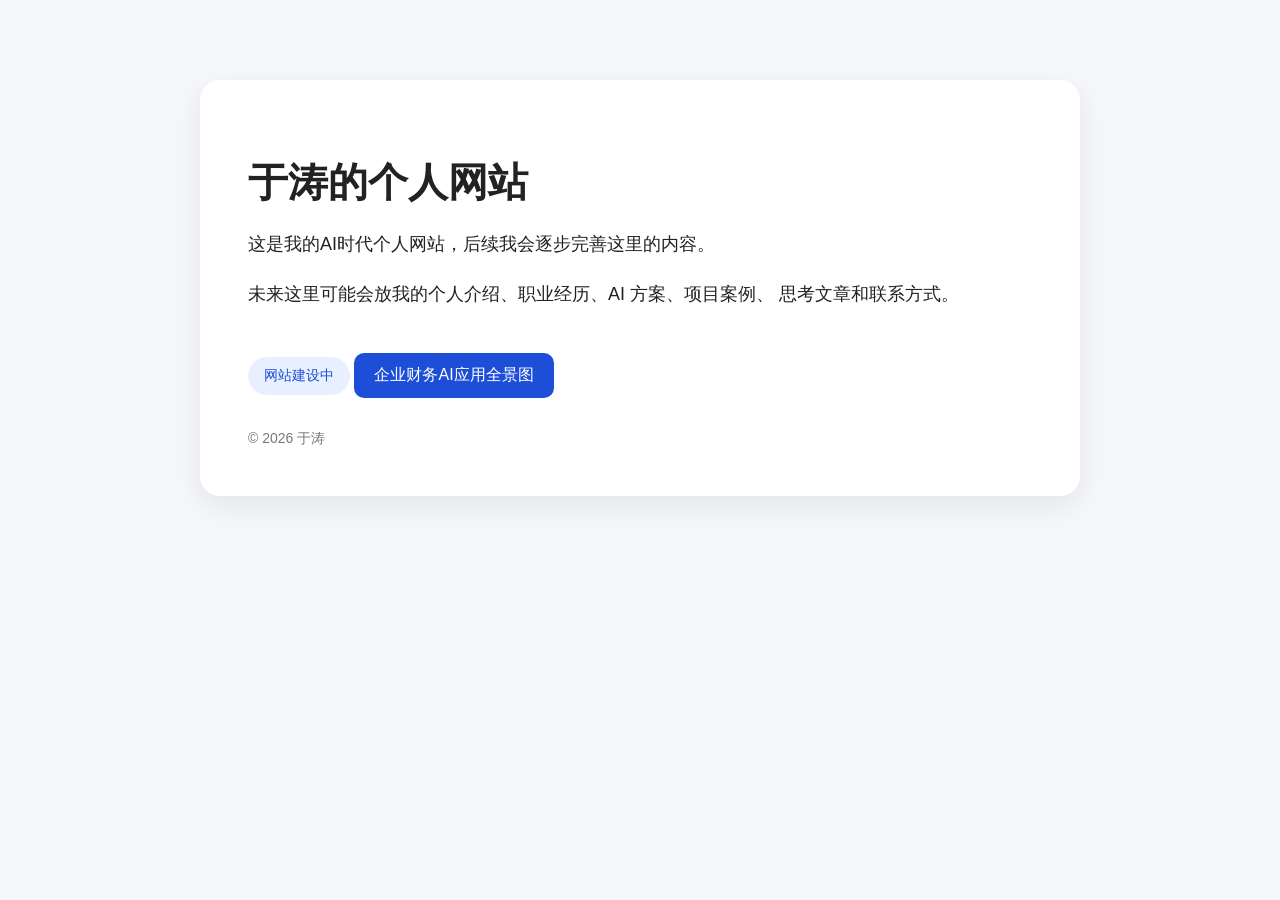
==== index.html @ 65b9c045 "Update index.html 按钮与超链接关联，展示效果" ====
<!DOCTYPE html>
<html lang="zh-CN">
<head>
  <meta charset="UTF-8" />
  <meta name="viewport" content="width=device-width, initial-scale=1.0" />
  <title>于涛的个人网站</title>
  <style>
    body {
      margin: 0;
      font-family: Arial, "Microsoft YaHei", sans-serif;
      background: #f5f7fa;
      color: #222;
    }

    .container {
      max-width: 880px;
      margin: 0 auto;
      padding: 80px 24px;
    }

    .card {
      background: white;
      border-radius: 20px;
      padding: 48px;
      box-shadow: 0 10px 30px rgba(0,0,0,0.08);
    }

    h1 {
      font-size: 40px;
      margin-bottom: 16px;
    }

    p {
      font-size: 18px;
      line-height: 1.8;
    }

    .tag {
      display: inline-block;
      margin-top: 24px;
      padding: 10px 16px;
      border-radius: 999px;
      background: #e8f0ff;
      color: #1d4ed8;
      font-size: 14px;
    }
.button {
  display:inline-block;
  margin-top:24px;
  padding:12px 20px;
  background:#1d4ed8;
  color:white;
  border-radius:10px;
  text-decoration:none;
}
    .footer {
      margin-top: 32px;
      font-size: 14px;
      color: #777;
    }
  </style>
</head>
<body>
  <div class="container">
    <div class="card">
      <h1>于涛的个人网站</h1>
      <p>
        这是我的AI时代个人网站，后续我会逐步完善这里的内容。
      </p>
      <p>
        未来这里可能会放我的个人介绍、职业经历、AI 方案、项目案例、
        思考文章和联系方式。
      </p>
      <span class="tag">网站建设中</span>
</span>


<a class="button" href="AI.html">
  企业财务AI应用全景图
</a>

      <div class="footer">
        © 2026 于涛
      </div>
    </div>
  </div>
</body>
</html>
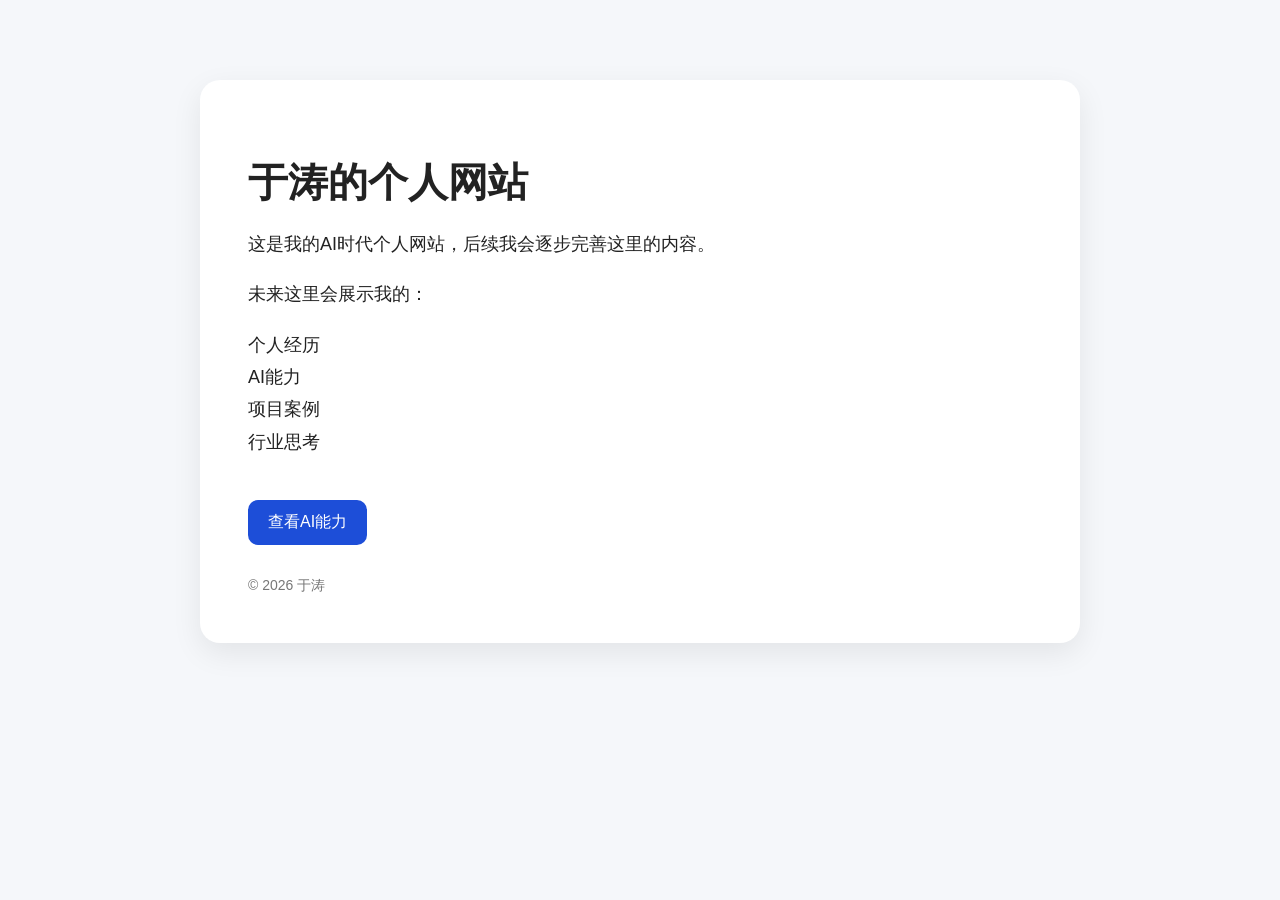
==== commit 7793988a: "Update index.html" ====
--- a/index.html
+++ b/index.html
@@ -64,24 +64,28 @@
   <div class="container">
     <div class="card">
       <h1>于涛的个人网站</h1>
-      <p>
-        这是我的AI时代个人网站，后续我会逐步完善这里的内容。
-      </p>
-      <p>
-        未来这里可能会放我的个人介绍、职业经历、AI 方案、项目案例、
-        思考文章和联系方式。
-      </p>
-      <span class="tag">网站建设中</span>
-</span>
+     <p>
+  这是我的AI时代个人网站，后续我会逐步完善这里的内容。
+</p>
 
+<p>
+  未来这里会展示我的：
+</p>
+
+<p>
+  个人经历<br>
+  AI能力<br>
+  项目案例<br>
+  行业思考
+</p>
 
 <a class="button" href="AI.html">
-  企业财务AI应用全景图
+  查看AI能力
 </a>
 
-      <div class="footer">
-        © 2026 于涛
-      </div>
+<div class="footer">
+  © 2026 于涛
+</div>
     </div>
   </div>
 </body>
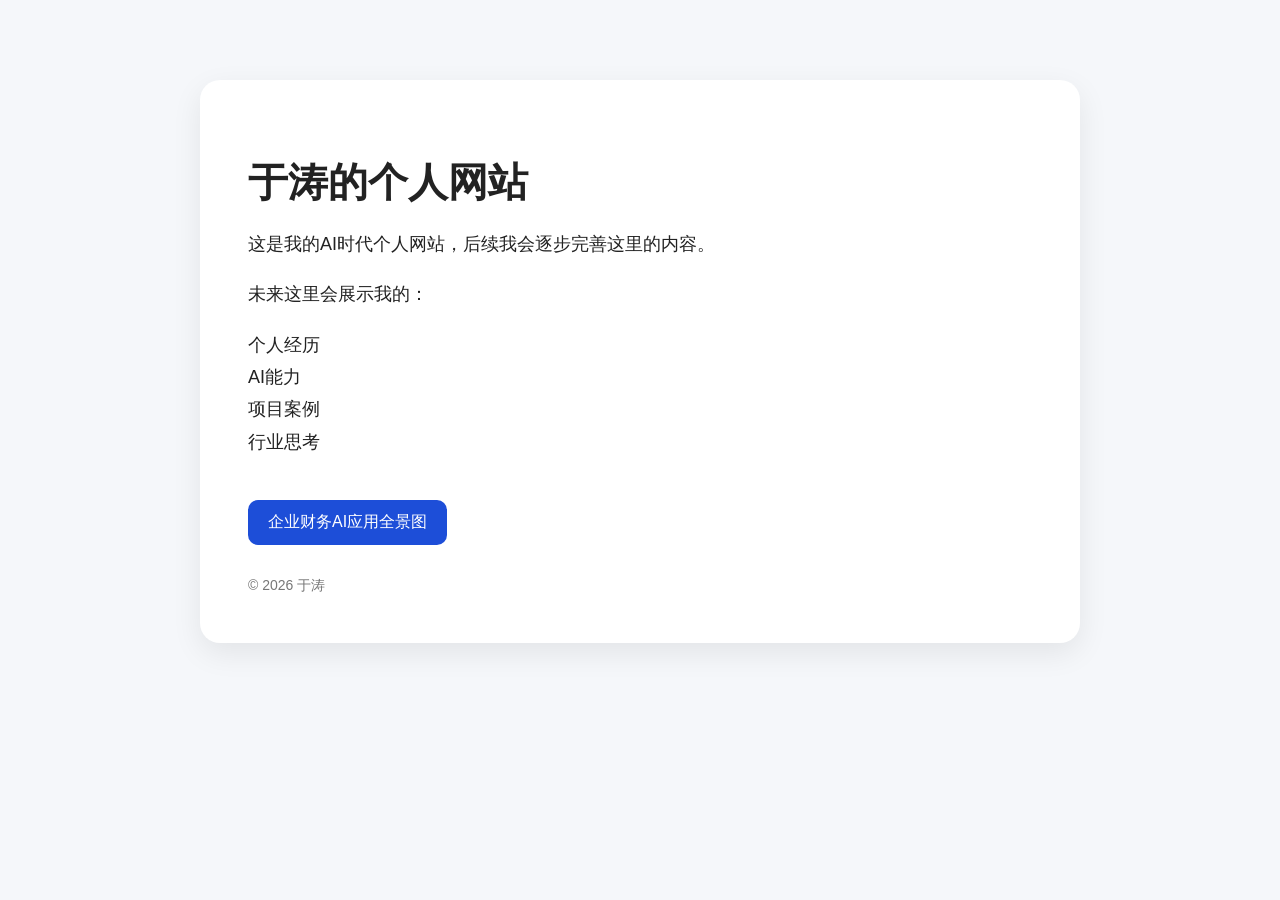
==== commit e70a6afa: "Update index.html" ====
--- a/index.html
+++ b/index.html
@@ -79,8 +79,8 @@
   行业思考
 </p>
 
-<a class="button" href="AI.html">
-  查看AI能力
+<a class="button" href="ai.html">
+  企业财务AI应用全景图
 </a>
 
 <div class="footer">
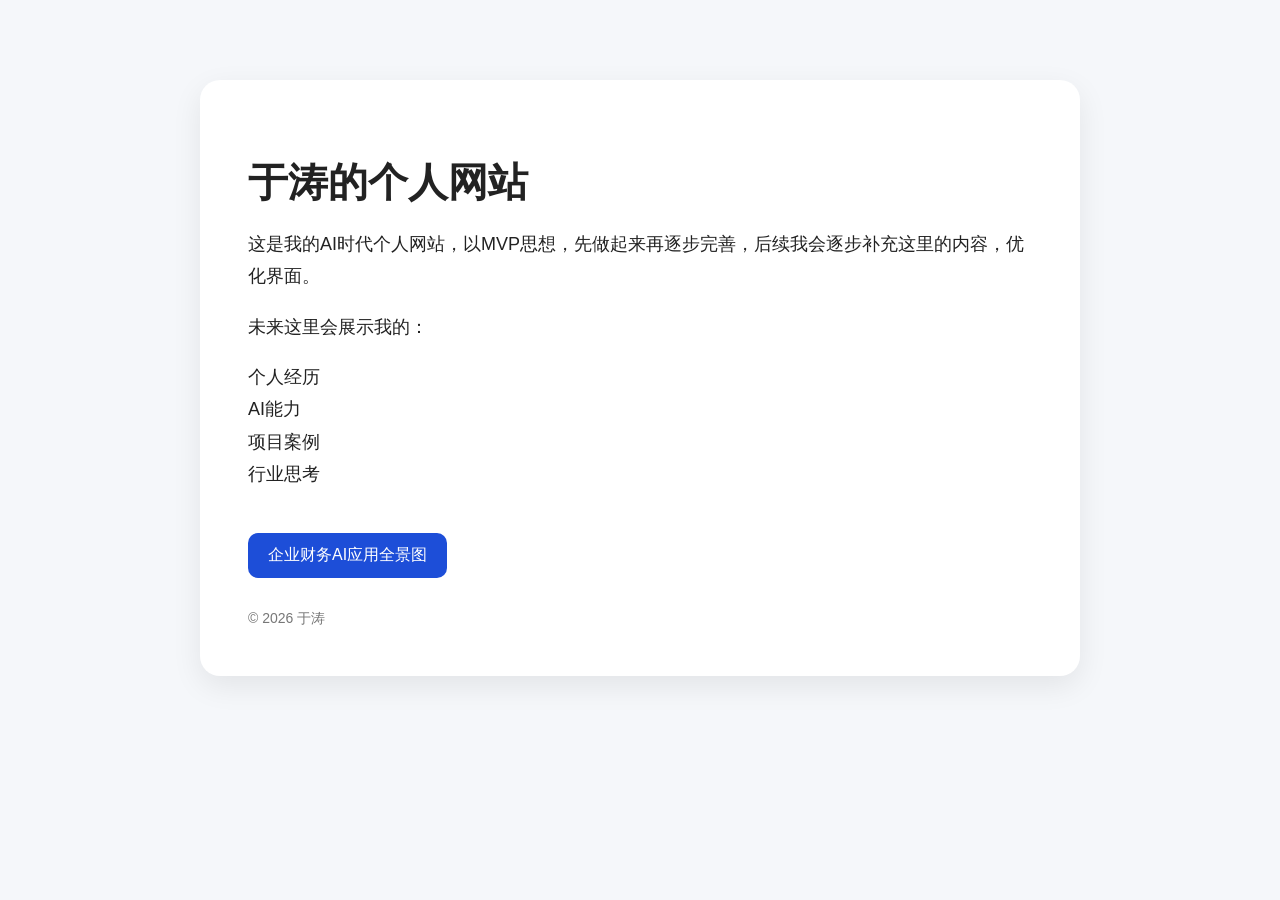
==== commit cf2aa6ba: "Update index.html" ====
--- a/index.html
+++ b/index.html
@@ -65,7 +65,7 @@
     <div class="card">
       <h1>于涛的个人网站</h1>
      <p>
-  这是我的AI时代个人网站，后续我会逐步完善这里的内容。
+  这是我的AI时代个人网站，以MVP思想，先做起来再逐步完善，后续我会逐步补充这里的内容，优化界面。
 </p>
 
 <p>
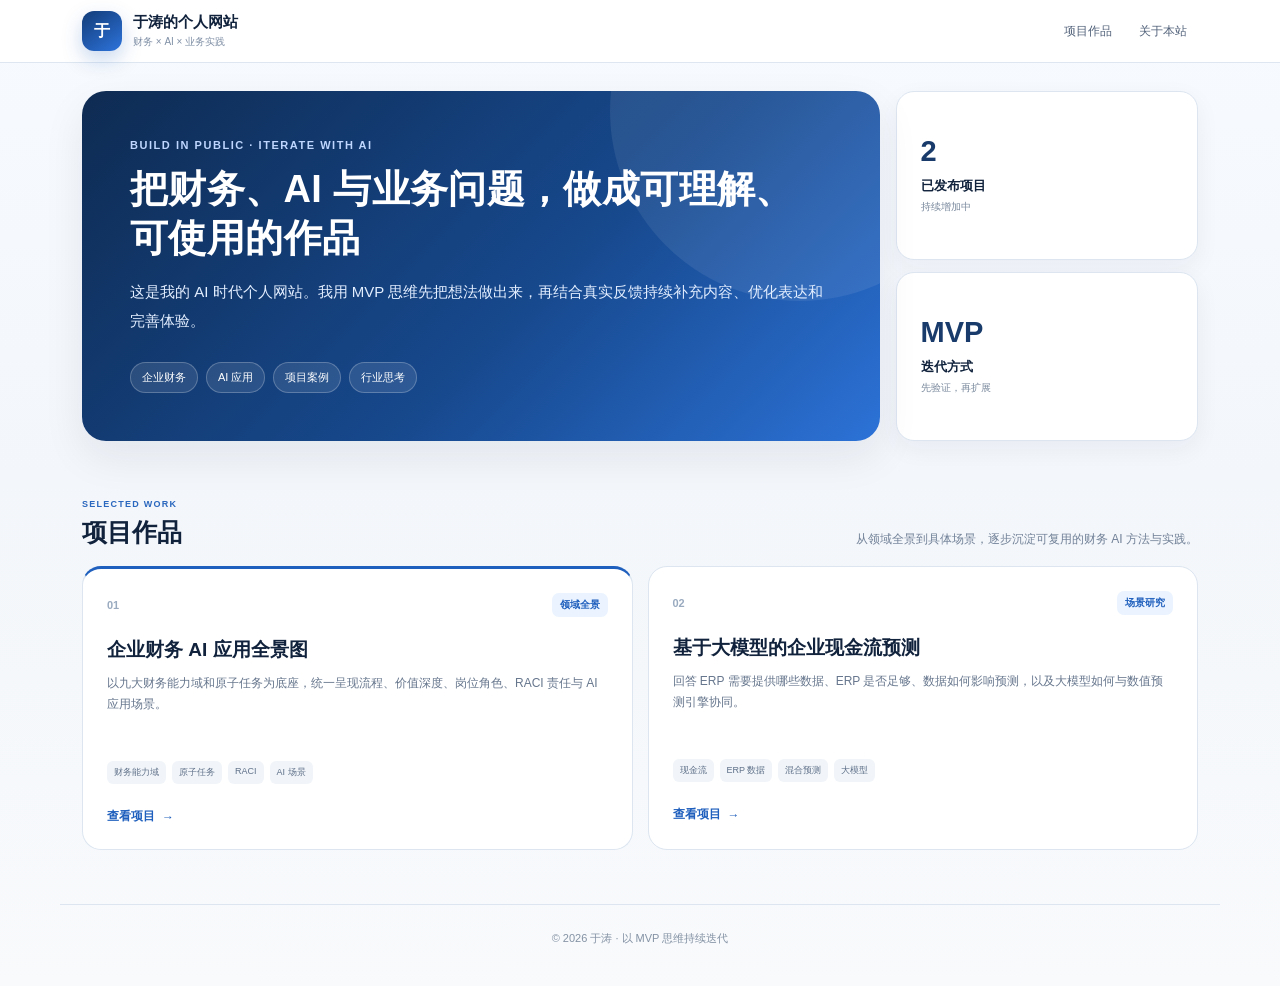
==== commit 6bc1d2db: "add cash flow forecasting showcase" ====
--- a/index.html
+++ b/index.html
@@ -1,92 +1,67 @@
 <!DOCTYPE html>
 <html lang="zh-CN">
 <head>
-  <meta charset="UTF-8" />
-  <meta name="viewport" content="width=device-width, initial-scale=1.0" />
-  <title>于涛的个人网站</title>
-  <style>
-    body {
-      margin: 0;
-      font-family: Arial, "Microsoft YaHei", sans-serif;
-      background: #f5f7fa;
-      color: #222;
-    }
-
-    .container {
-      max-width: 880px;
-      margin: 0 auto;
-      padding: 80px 24px;
-    }
-
-    .card {
-      background: white;
-      border-radius: 20px;
-      padding: 48px;
-      box-shadow: 0 10px 30px rgba(0,0,0,0.08);
-    }
-
-    h1 {
-      font-size: 40px;
-      margin-bottom: 16px;
-    }
-
-    p {
-      font-size: 18px;
-      line-height: 1.8;
-    }
-
-    .tag {
-      display: inline-block;
-      margin-top: 24px;
-      padding: 10px 16px;
-      border-radius: 999px;
-      background: #e8f0ff;
-      color: #1d4ed8;
-      font-size: 14px;
-    }
-.button {
-  display:inline-block;
-  margin-top:24px;
-  padding:12px 20px;
-  background:#1d4ed8;
-  color:white;
-  border-radius:10px;
-  text-decoration:none;
-}
-    .footer {
-      margin-top: 32px;
-      font-size: 14px;
-      color: #777;
-    }
-  </style>
+  <meta charset="UTF-8">
+  <meta name="viewport" content="width=device-width, initial-scale=1.0">
+  <title>于涛的个人网站｜财务 × AI × 业务实践</title>
+  <meta name="description" content="于涛的 AI 时代个人网站，展示企业财务、人工智能与业务实践相关的研究框架和项目作品。">
+  <link rel="canonical" href="https://taoy91885.com/">
+  <link rel="stylesheet" href="assets/css/home.css">
 </head>
 <body>
-  <div class="container">
-    <div class="card">
-      <h1>于涛的个人网站</h1>
-     <p>
-  这是我的AI时代个人网站，以MVP思想，先做起来再逐步完善，后续我会逐步补充这里的内容，优化界面。
-</p>
+  <header class="topbar">
+    <div class="topbar-inner">
+      <a class="brand" href="index.html" aria-label="于涛的个人网站首页">
+        <span class="brand-mark">于</span>
+        <span><strong>于涛的个人网站</strong><small>财务 × AI × 业务实践</small></span>
+      </a>
+      <nav aria-label="主要导航">
+        <a href="#projects">项目作品</a>
+        <a href="#about">关于本站</a>
+      </nav>
+    </div>
+  </header>
 
-<p>
-  未来这里会展示我的：
-</p>
+  <main>
+    <section class="hero" id="about">
+      <div class="hero-main">
+        <div class="eyebrow">BUILD IN PUBLIC · ITERATE WITH AI</div>
+        <h1>把财务、AI 与业务问题，做成可理解、可使用的作品</h1>
+        <p>这是我的 AI 时代个人网站。我用 MVP 思维先把想法做出来，再结合真实反馈持续补充内容、优化表达和完善体验。</p>
+        <div class="hero-pills"><span>企业财务</span><span>AI 应用</span><span>项目案例</span><span>行业思考</span></div>
+      </div>
+      <div class="hero-side" aria-label="网站概览">
+        <div class="stat-card"><strong>2</strong><span>已发布项目</span><small>持续增加中</small></div>
+        <div class="stat-card"><strong>MVP</strong><span>迭代方式</span><small>先验证，再扩展</small></div>
+      </div>
+    </section>
 
-<p>
-  个人经历<br>
-  AI能力<br>
-  项目案例<br>
-  行业思考
-</p>
+    <section class="projects" id="projects">
+      <div class="section-head">
+        <div><span class="kicker">SELECTED WORK</span><h2>项目作品</h2></div>
+        <p>从领域全景到具体场景，逐步沉淀可复用的财务 AI 方法与实践。</p>
+      </div>
 
-<a class="button" href="ai.html">
-  企业财务AI应用全景图
-</a>
+      <div class="project-grid">
+        <article class="project-card featured">
+          <div class="project-top"><span class="project-index">01</span><span class="project-type">领域全景</span></div>
+          <h3>企业财务 AI 应用全景图</h3>
+          <p>以九大财务能力域和原子任务为底座，统一呈现流程、价值深度、岗位角色、RACI 责任与 AI 应用场景。</p>
+          <div class="project-tags"><span>财务能力域</span><span>原子任务</span><span>RACI</span><span>AI 场景</span></div>
+          <a href="ai.html">查看项目 <span aria-hidden="true">→</span></a>
+        </article>
 
-<div class="footer">
-  © 2026 于涛
-</div>
-    </div>
-  </div>
+        <article class="project-card">
+          <div class="project-top"><span class="project-index">02</span><span class="project-type">场景研究</span></div>
+          <h3>基于大模型的企业现金流预测</h3>
+          <p>回答 ERP 需要提供哪些数据、ERP 是否足够、数据如何影响预测，以及大模型如何与数值预测引擎协同。</p>
+          <div class="project-tags"><span>现金流</span><span>ERP 数据</span><span>混合预测</span><span>大模型</span></div>
+          <a href="cash-flow-forecast.html">查看项目 <span aria-hidden="true">→</span></a>
+        </article>
+      </div>
+    </section>
+  </main>
+
+  <footer>© 2026 于涛 · 以 MVP 思维持续迭代</footer>
 </body>
 </html>
--- a/assets/css/home.css
+++ b/assets/css/home.css
@@ -0,0 +1,77 @@
+:root {
+  --navy:#0e2b52;
+  --blue:#1f5fbd;
+  --blue2:#3478de;
+  --sky:#eaf3ff;
+  --bg:#f4f7fb;
+  --panel:#fff;
+  --text:#10223c;
+  --muted:#66768d;
+  --line:#dce5f0;
+  --soft:#f7f9fc;
+  --shadow:0 16px 42px rgba(24,53,91,.08);
+}
+* { box-sizing:border-box; }
+html { scroll-behavior:smooth; }
+body { margin:0; color:var(--text); background:linear-gradient(180deg,#f7fafe 0,#f3f6fa 48%,#f8fafc 100%); font-family:"Microsoft YaHei","PingFang SC","Noto Sans SC",Arial,sans-serif; }
+a { color:inherit; }
+.topbar { position:sticky; top:0; z-index:20; background:rgba(255,255,255,.94); backdrop-filter:blur(14px); border-bottom:1px solid rgba(220,229,240,.92); }
+.topbar-inner { max-width:1160px; margin:auto; padding:11px 22px; display:flex; align-items:center; justify-content:space-between; gap:20px; }
+.brand { display:flex; align-items:center; gap:11px; text-decoration:none; }
+.brand-mark { width:40px; height:40px; border-radius:12px; display:grid; place-items:center; color:#fff; font-weight:900; background:linear-gradient(145deg,#123c78,#2d73db); box-shadow:0 8px 20px rgba(31,95,189,.25); }
+.brand strong,.brand small { display:block; }
+.brand strong { font-size:15px; }
+.brand small { color:#8090a6; font-size:10px; margin-top:3px; }
+nav { display:flex; gap:5px; }
+nav a { padding:8px 11px; border-radius:9px; color:#52627a; text-decoration:none; font-size:12px; }
+nav a:hover { background:#edf4ff; color:#1d58b0; }
+main { max-width:1160px; margin:auto; padding:28px 22px 54px; }
+.hero { display:grid; grid-template-columns:1.45fr .55fr; gap:16px; }
+.hero-main { position:relative; overflow:hidden; min-height:330px; padding:48px; border-radius:24px; color:#fff; background:linear-gradient(135deg,#0e2b52 0,#17498e 58%,#2c72d7 100%); box-shadow:var(--shadow); }
+.hero-main::before { content:""; position:absolute; width:380px; height:380px; border-radius:50%; right:-110px; top:-170px; background:rgba(255,255,255,.08); }
+.eyebrow { position:relative; color:#bfd7ff; font-size:11px; font-weight:800; letter-spacing:.14em; }
+h1 { position:relative; max-width:760px; margin:14px 0 16px; font-size:38px; line-height:1.28; letter-spacing:.01em; }
+.hero-main p { position:relative; max-width:760px; margin:0; color:#e3eeff; font-size:15px; line-height:1.9; }
+.hero-pills { position:relative; display:flex; flex-wrap:wrap; gap:8px; margin-top:27px; }
+.hero-pills span { padding:7px 11px; border:1px solid rgba(255,255,255,.23); border-radius:999px; background:rgba(255,255,255,.1); font-size:11px; }
+.hero-side { display:grid; grid-template-rows:1fr 1fr; gap:12px; }
+.stat-card { display:flex; flex-direction:column; justify-content:center; min-height:145px; padding:24px; border:1px solid var(--line); border-radius:18px; background:#fff; box-shadow:0 8px 24px rgba(31,63,105,.055); }
+.stat-card strong { color:#183b6b; font-size:29px; line-height:1; }
+.stat-card span { margin-top:11px; font-size:13px; font-weight:800; }
+.stat-card small { margin-top:5px; color:#7a899d; font-size:10px; }
+.projects { padding-top:52px; scroll-margin-top:70px; }
+.section-head { display:flex; align-items:end; justify-content:space-between; gap:24px; margin-bottom:17px; }
+.section-head h2 { margin:5px 0 0; font-size:25px; }
+.section-head p { max-width:520px; margin:0; color:#718198; font-size:12px; line-height:1.7; text-align:right; }
+.kicker { color:#2a67be; font-size:9px; font-weight:900; letter-spacing:.14em; }
+.project-grid { display:grid; grid-template-columns:repeat(2,1fr); gap:15px; }
+.project-card { position:relative; padding:24px; overflow:hidden; border:1px solid var(--line); border-radius:19px; background:#fff; transition:.22s; }
+.project-card:hover { transform:translateY(-3px); border-color:#c7d5e7; box-shadow:var(--shadow); }
+.project-card.featured { border-top:3px solid var(--blue); }
+.project-top { display:flex; align-items:center; justify-content:space-between; }
+.project-index { color:#9aabc0; font-size:11px; font-weight:900; }
+.project-type { padding:5px 8px; border-radius:7px; background:var(--sky); color:var(--blue); font-size:10px; font-weight:800; }
+.project-card h3 { margin:20px 0 10px; font-size:19px; }
+.project-card p { min-height:70px; margin:0; color:var(--muted); font-size:12px; line-height:1.75; }
+.project-tags { display:flex; flex-wrap:wrap; gap:6px; margin:18px 0 22px; }
+.project-tags span { padding:5px 7px; border-radius:6px; color:#60718a; background:#f1f5f9; font-size:9px; }
+.project-card > a { display:inline-flex; align-items:center; gap:7px; color:var(--blue); font-size:12px; font-weight:900; text-decoration:none; }
+.project-card > a:hover { gap:11px; }
+footer { max-width:1160px; margin:auto; padding:26px 22px 40px; border-top:1px solid var(--line); color:#8492a4; font-size:11px; text-align:center; }
+a:focus-visible { outline:3px solid rgba(52,120,222,.25); outline-offset:2px; }
+@media (max-width:760px) {
+  .topbar-inner { padding:10px 14px; }
+  nav a { padding:7px; }
+  main { padding:14px 12px 40px; }
+  .hero { grid-template-columns:1fr; }
+  .hero-main { min-height:auto; padding:36px 24px; border-radius:19px; }
+  h1 { font-size:29px; }
+  .hero-side { grid-template-columns:1fr 1fr; grid-template-rows:auto; }
+  .stat-card { min-height:120px; padding:18px; }
+  .projects { padding-top:40px; }
+  .section-head { align-items:start; flex-direction:column; gap:8px; }
+  .section-head p { text-align:left; }
+  .project-grid { grid-template-columns:1fr; }
+  .project-card p { min-height:auto; }
+}
+@media (prefers-reduced-motion:reduce) { *,*::before,*::after { scroll-behavior:auto!important; transition-duration:.01ms!important; } }
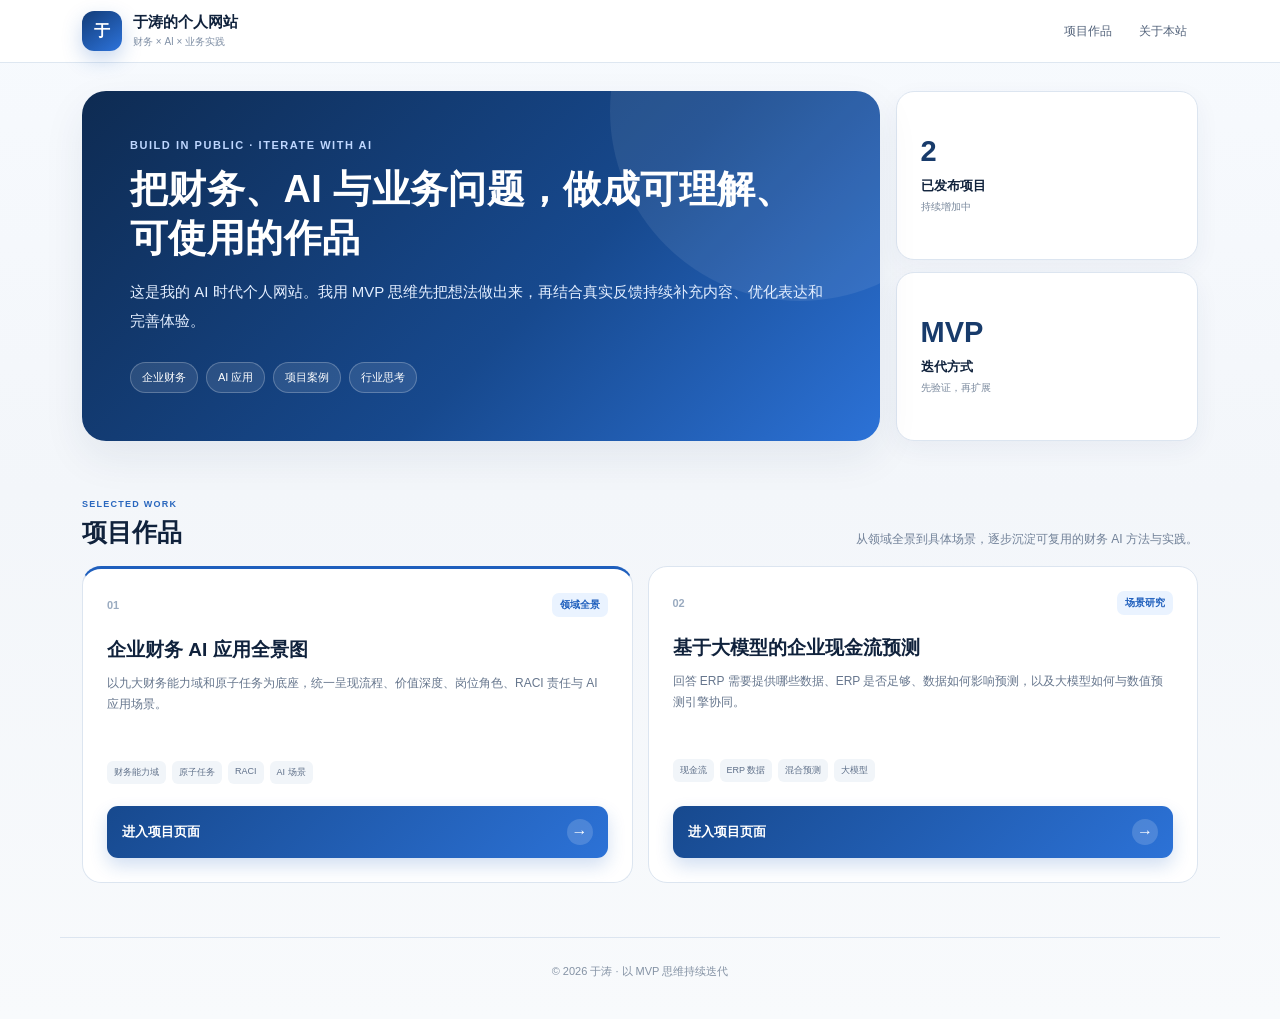
==== commit e0984c2e: "make project links obvious" ====
--- a/index.html
+++ b/index.html
@@ -43,21 +43,21 @@
       </div>
 
       <div class="project-grid">
-        <article class="project-card featured">
+        <a class="project-card featured" href="ai.html" aria-label="进入企业财务 AI 应用全景图页面">
           <div class="project-top"><span class="project-index">01</span><span class="project-type">领域全景</span></div>
           <h3>企业财务 AI 应用全景图</h3>
           <p>以九大财务能力域和原子任务为底座，统一呈现流程、价值深度、岗位角色、RACI 责任与 AI 应用场景。</p>
           <div class="project-tags"><span>财务能力域</span><span>原子任务</span><span>RACI</span><span>AI 场景</span></div>
-          <a href="ai.html">查看项目 <span aria-hidden="true">→</span></a>
-        </article>
+          <span class="project-cta"><span>进入项目页面</span><span class="cta-arrow" aria-hidden="true">→</span></span>
+        </a>
 
-        <article class="project-card">
+        <a class="project-card" href="cash-flow-forecast.html" aria-label="进入基于大模型的企业现金流预测页面">
           <div class="project-top"><span class="project-index">02</span><span class="project-type">场景研究</span></div>
           <h3>基于大模型的企业现金流预测</h3>
           <p>回答 ERP 需要提供哪些数据、ERP 是否足够、数据如何影响预测，以及大模型如何与数值预测引擎协同。</p>
           <div class="project-tags"><span>现金流</span><span>ERP 数据</span><span>混合预测</span><span>大模型</span></div>
-          <a href="cash-flow-forecast.html">查看项目 <span aria-hidden="true">→</span></a>
-        </article>
+          <span class="project-cta"><span>进入项目页面</span><span class="cta-arrow" aria-hidden="true">→</span></span>
+        </a>
       </div>
     </section>
   </main>
--- a/assets/css/home.css
+++ b/assets/css/home.css
@@ -45,8 +45,9 @@
 .section-head p { max-width:520px; margin:0; color:#718198; font-size:12px; line-height:1.7; text-align:right; }
 .kicker { color:#2a67be; font-size:9px; font-weight:900; letter-spacing:.14em; }
 .project-grid { display:grid; grid-template-columns:repeat(2,1fr); gap:15px; }
-.project-card { position:relative; padding:24px; overflow:hidden; border:1px solid var(--line); border-radius:19px; background:#fff; transition:.22s; }
-.project-card:hover { transform:translateY(-3px); border-color:#c7d5e7; box-shadow:var(--shadow); }
+.project-card { position:relative; display:flex; flex-direction:column; padding:24px; overflow:hidden; border:1px solid var(--line); border-radius:19px; background:#fff; color:var(--text); text-decoration:none; cursor:pointer; transition:.22s; }
+.project-card:hover { transform:translateY(-3px); border-color:#8fb2df; box-shadow:var(--shadow); }
+.project-card:focus-visible { outline:3px solid rgba(52,120,222,.3); outline-offset:3px; }
 .project-card.featured { border-top:3px solid var(--blue); }
 .project-top { display:flex; align-items:center; justify-content:space-between; }
 .project-index { color:#9aabc0; font-size:11px; font-weight:900; }
@@ -55,8 +56,10 @@
 .project-card p { min-height:70px; margin:0; color:var(--muted); font-size:12px; line-height:1.75; }
 .project-tags { display:flex; flex-wrap:wrap; gap:6px; margin:18px 0 22px; }
 .project-tags span { padding:5px 7px; border-radius:6px; color:#60718a; background:#f1f5f9; font-size:9px; }
-.project-card > a { display:inline-flex; align-items:center; gap:7px; color:var(--blue); font-size:12px; font-weight:900; text-decoration:none; }
-.project-card > a:hover { gap:11px; }
+.project-cta { display:flex; align-items:center; justify-content:space-between; width:100%; margin-top:auto; padding:13px 15px; border-radius:11px; color:#fff; background:linear-gradient(135deg,#17498e,#2c72d7); box-shadow:0 8px 18px rgba(31,95,189,.2); font-size:13px; font-weight:900; transition:.2s; }
+.cta-arrow { width:26px; height:26px; display:grid; place-items:center; border-radius:50%; background:rgba(255,255,255,.16); font-size:16px; transition:.2s; }
+.project-card:hover .project-cta { background:linear-gradient(135deg,#123c78,#1f5fbd); box-shadow:0 10px 24px rgba(31,95,189,.3); }
+.project-card:hover .cta-arrow { transform:translateX(3px); background:rgba(255,255,255,.24); }
 footer { max-width:1160px; margin:auto; padding:26px 22px 40px; border-top:1px solid var(--line); color:#8492a4; font-size:11px; text-align:center; }
 a:focus-visible { outline:3px solid rgba(52,120,222,.25); outline-offset:2px; }
 @media (max-width:760px) {
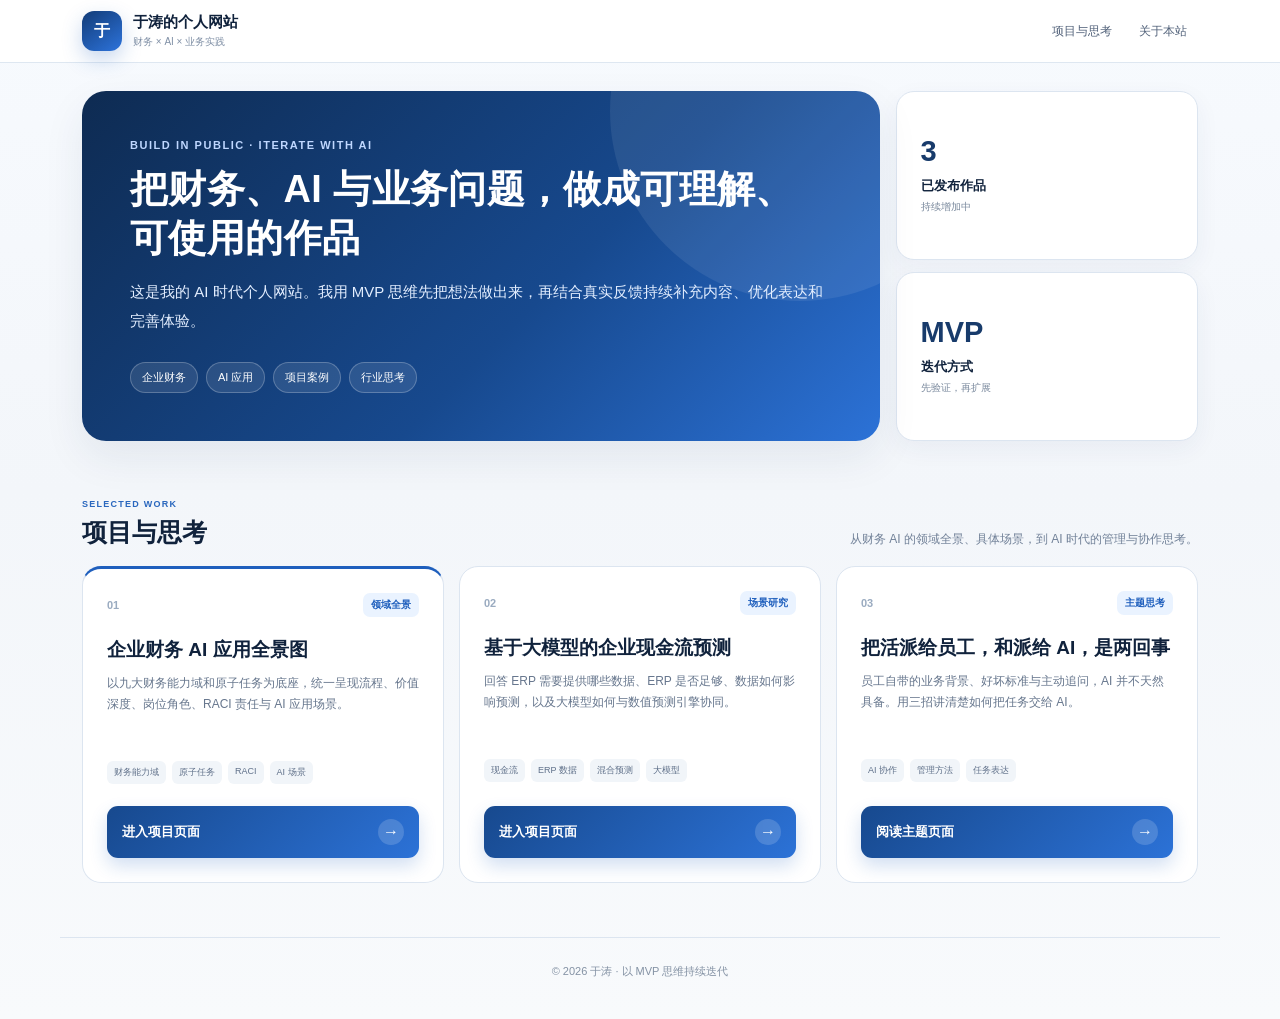
==== commit 9d1a3831: "add assigning work to AI theme" ====
--- a/index.html
+++ b/index.html
@@ -16,7 +16,7 @@
         <span><strong>于涛的个人网站</strong><small>财务 × AI × 业务实践</small></span>
       </a>
       <nav aria-label="主要导航">
-        <a href="#projects">项目作品</a>
+        <a href="#projects">项目与思考</a>
         <a href="#about">关于本站</a>
       </nav>
     </div>
@@ -31,15 +31,15 @@
         <div class="hero-pills"><span>企业财务</span><span>AI 应用</span><span>项目案例</span><span>行业思考</span></div>
       </div>
       <div class="hero-side" aria-label="网站概览">
-        <div class="stat-card"><strong>2</strong><span>已发布项目</span><small>持续增加中</small></div>
+        <div class="stat-card"><strong>3</strong><span>已发布作品</span><small>持续增加中</small></div>
         <div class="stat-card"><strong>MVP</strong><span>迭代方式</span><small>先验证，再扩展</small></div>
       </div>
     </section>
 
     <section class="projects" id="projects">
       <div class="section-head">
-        <div><span class="kicker">SELECTED WORK</span><h2>项目作品</h2></div>
-        <p>从领域全景到具体场景，逐步沉淀可复用的财务 AI 方法与实践。</p>
+        <div><span class="kicker">SELECTED WORK</span><h2>项目与思考</h2></div>
+        <p>从财务 AI 的领域全景、具体场景，到 AI 时代的管理与协作思考。</p>
       </div>
 
       <div class="project-grid">
@@ -58,6 +58,14 @@
           <div class="project-tags"><span>现金流</span><span>ERP 数据</span><span>混合预测</span><span>大模型</span></div>
           <span class="project-cta"><span>进入项目页面</span><span class="cta-arrow" aria-hidden="true">→</span></span>
         </a>
+
+        <a class="project-card" href="assign-work-to-ai.html" aria-label="阅读把活派给员工和派给 AI 是两回事">
+          <div class="project-top"><span class="project-index">03</span><span class="project-type">主题思考</span></div>
+          <h3>把活派给员工，和派给 AI，是两回事</h3>
+          <p>员工自带的业务背景、好坏标准与主动追问，AI 并不天然具备。用三招讲清楚如何把任务交给 AI。</p>
+          <div class="project-tags"><span>AI 协作</span><span>管理方法</span><span>任务表达</span></div>
+          <span class="project-cta"><span>阅读主题页面</span><span class="cta-arrow" aria-hidden="true">→</span></span>
+        </a>
       </div>
     </section>
   </main>
--- a/assets/css/home.css
+++ b/assets/css/home.css
@@ -44,7 +44,7 @@
 .section-head h2 { margin:5px 0 0; font-size:25px; }
 .section-head p { max-width:520px; margin:0; color:#718198; font-size:12px; line-height:1.7; text-align:right; }
 .kicker { color:#2a67be; font-size:9px; font-weight:900; letter-spacing:.14em; }
-.project-grid { display:grid; grid-template-columns:repeat(2,1fr); gap:15px; }
+.project-grid { display:grid; grid-template-columns:repeat(3,minmax(0,1fr)); gap:15px; }
 .project-card { position:relative; display:flex; flex-direction:column; padding:24px; overflow:hidden; border:1px solid var(--line); border-radius:19px; background:#fff; color:var(--text); text-decoration:none; cursor:pointer; transition:.22s; }
 .project-card:hover { transform:translateY(-3px); border-color:#8fb2df; box-shadow:var(--shadow); }
 .project-card:focus-visible { outline:3px solid rgba(52,120,222,.3); outline-offset:3px; }
@@ -62,6 +62,10 @@
 .project-card:hover .cta-arrow { transform:translateX(3px); background:rgba(255,255,255,.24); }
 footer { max-width:1160px; margin:auto; padding:26px 22px 40px; border-top:1px solid var(--line); color:#8492a4; font-size:11px; text-align:center; }
 a:focus-visible { outline:3px solid rgba(52,120,222,.25); outline-offset:2px; }
+@media (min-width:761px) and (max-width:1000px) {
+  .project-grid { grid-template-columns:repeat(2,minmax(0,1fr)); }
+  .project-card:last-child:nth-child(odd) { grid-column:1 / -1; }
+}
 @media (max-width:760px) {
   .topbar-inner { padding:10px 14px; }
   nav a { padding:7px; }
